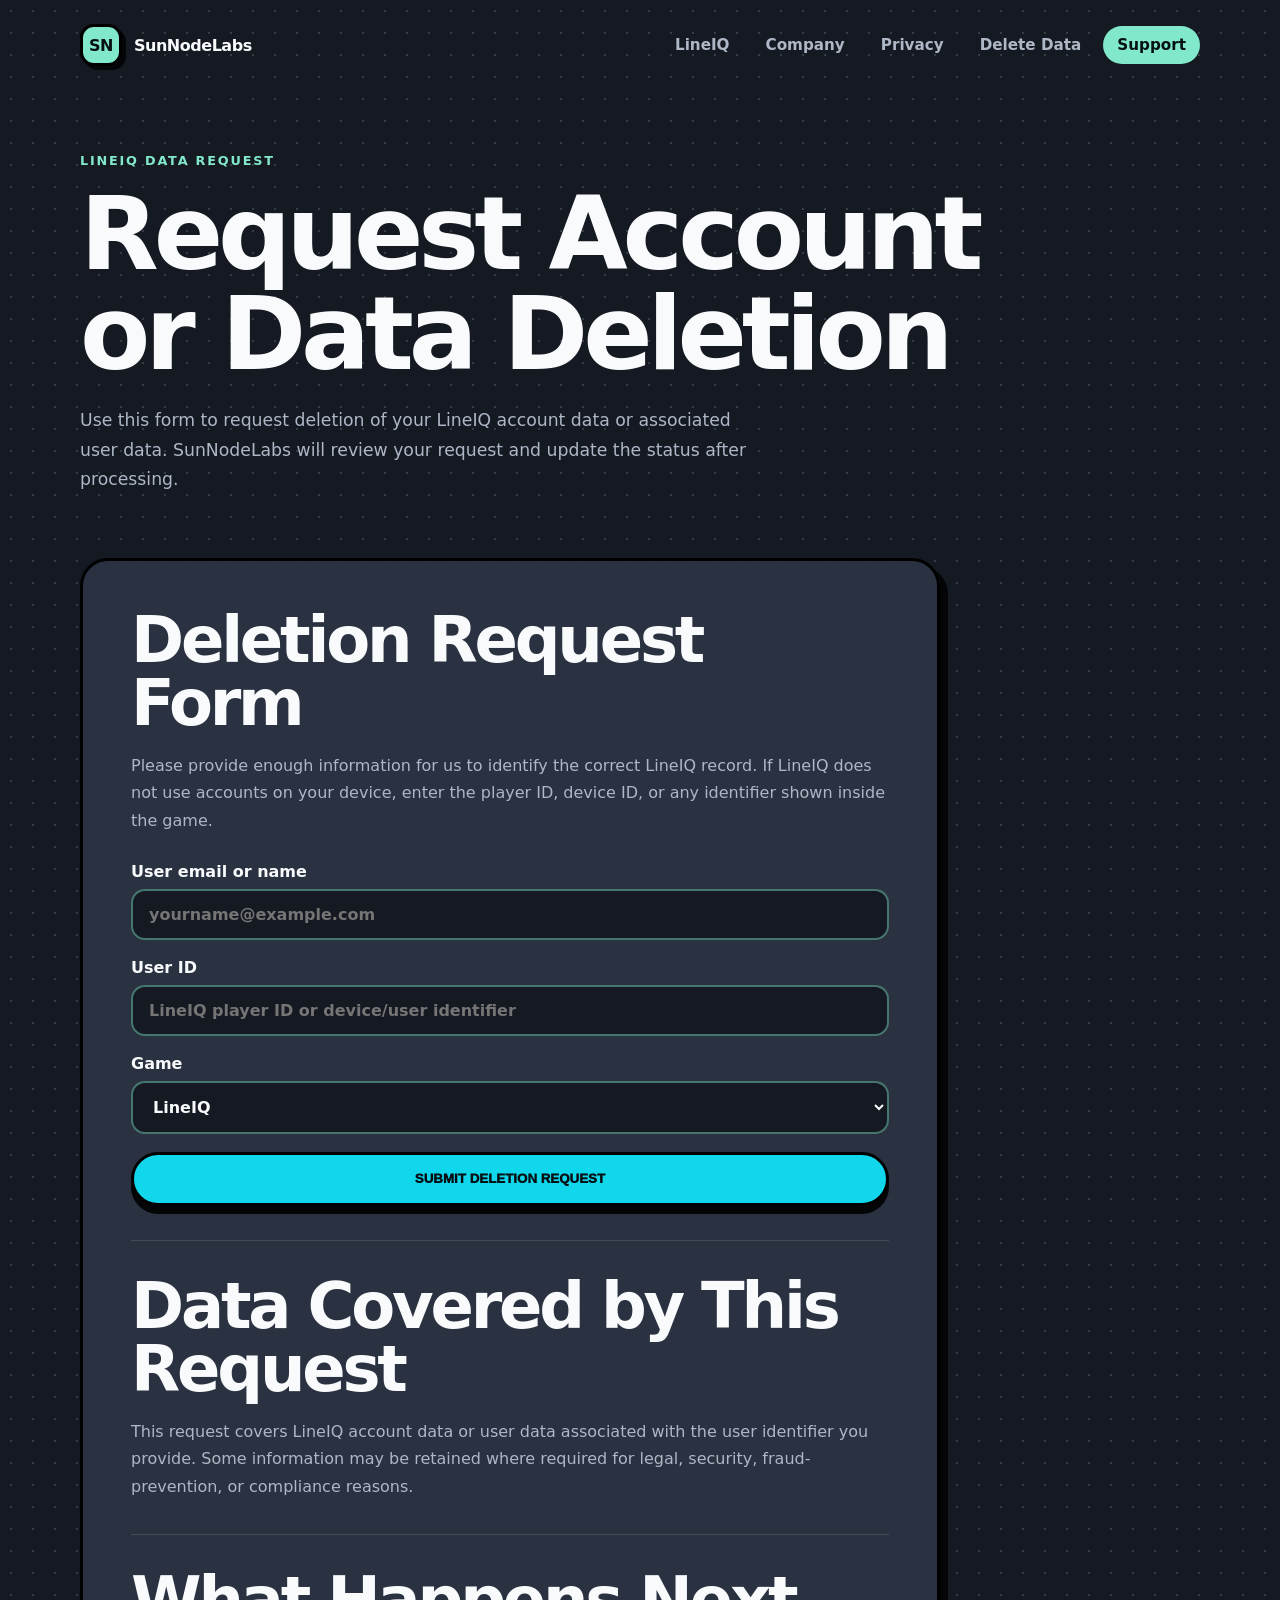
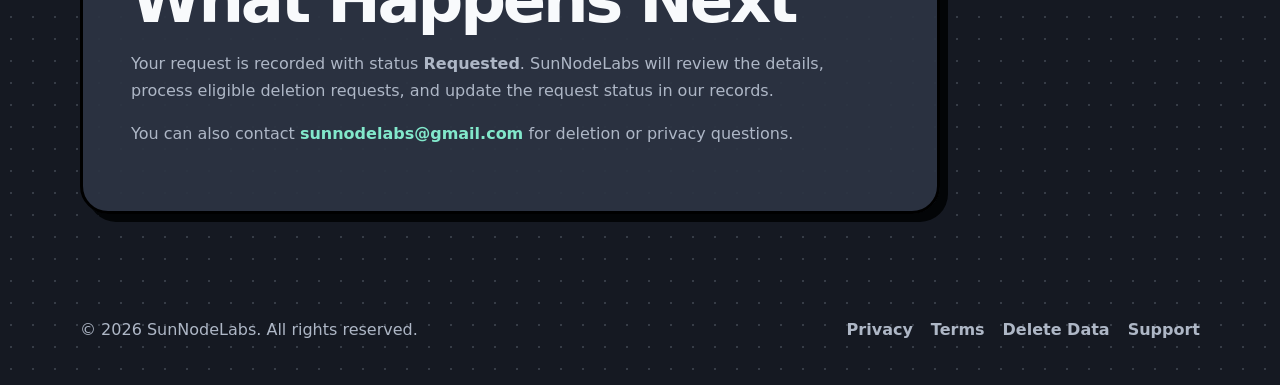
==== deletion.html @ dd6d26b0 "Add deletion request form Add a public LineIQ data deletion request page with Google Sheets integrat" ====
<!doctype html>
<html lang="en">
  <head>
    <meta charset="utf-8" />
    <meta name="viewport" content="width=device-width, initial-scale=1" />
    <title>Account Deletion | SunNodeLabs</title>
    <meta
      name="description"
      content="Request deletion of LineIQ account or user data from SunNodeLabs."
    />
    <link rel="stylesheet" href="styles.css" />
  </head>
  <body>
    <header class="site-header">
      <a class="brand" href="index.html" aria-label="SunNodeLabs home">
        <span class="brand-mark">SN</span>
        <span>SunNodeLabs</span>
      </a>
      <nav class="site-nav" aria-label="Primary navigation">
        <a href="index.html#lineiq">LineIQ</a>
        <a href="index.html#company">Company</a>
        <a href="privacy.html">Privacy</a>
        <a href="deletion.html">Delete Data</a>
        <a class="nav-pill" href="support.html">Support</a>
      </nav>
    </header>

    <main>
      <section class="page-hero">
        <p class="eyebrow">LineIQ data request</p>
        <h1>Request Account or Data Deletion</h1>
        <p class="hero-text">
          Use this form to request deletion of your LineIQ account data or
          associated user data. SunNodeLabs will review your request and update
          the status after processing.
        </p>
      </section>

      <article class="content-card form-card">
        <section>
          <h2>Deletion Request Form</h2>
          <p>
            Please provide enough information for us to identify the correct
            LineIQ record. If LineIQ does not use accounts on your device, enter
            the player ID, device ID, or any identifier shown inside the game.
          </p>

          <div class="form-notice" id="deletionConfigNotice" hidden>
            This form is not connected yet. Add your Google Apps Script Web App
            URL in <code>deletion.html</code> before publishing.
          </div>

          <form
            class="request-form"
            id="deletionRequestForm"
            method="post"
            target="deletionSubmitFrame"
            data-endpoint="https://script.google.com/macros/s/AKfycbygC0OVPG4SUshEipYj7Yr2r7nsmdSsyjsDkjlJURlS7iJWytF4JmWdfmoXpkg0sGDr/exec"
          >
            <label for="user">
              User email or name
              <input
                id="user"
                name="user"
                type="text"
                autocomplete="email"
                required
                placeholder="yourname@example.com"
              />
            </label>

            <label for="userId">
              User ID
              <input
                id="userId"
                name="userId"
                type="text"
                required
                placeholder="LineIQ player ID or device/user identifier"
              />
            </label>

            <label for="game">
              Game
              <select id="game" name="game" required>
                <option value="LineIQ">LineIQ</option>
              </select>
            </label>

            <input type="hidden" name="status" value="Requested" />
            <button class="button button-primary" type="submit">
              Submit Deletion Request
            </button>
          </form>

          <iframe
            class="hidden-frame"
            name="deletionSubmitFrame"
            title="Deletion request submission"
          ></iframe>

          <p class="form-message" id="deletionFormMessage" role="status"></p>
        </section>

        <section>
          <h2>Data Covered by This Request</h2>
          <p>
            This request covers LineIQ account data or user data associated with
            the user identifier you provide. Some information may be retained
            where required for legal, security, fraud-prevention, or compliance
            reasons.
          </p>
        </section>

        <section>
          <h2>What Happens Next</h2>
          <p>
            Your request is recorded with status <strong>Requested</strong>.
            SunNodeLabs will review the details, process eligible deletion
            requests, and update the request status in our records.
          </p>
          <p>
            You can also contact
            <a href="mailto:sunnodelabs@gmail.com">sunnodelabs@gmail.com</a>
            for deletion or privacy questions.
          </p>
        </section>
      </article>
    </main>

    <footer class="site-footer">
      <p>&copy; <span id="year"></span> SunNodeLabs. All rights reserved.</p>
      <div>
        <a href="privacy.html">Privacy</a>
        <a href="terms.html">Terms</a>
        <a href="deletion.html">Delete Data</a>
        <a href="support.html">Support</a>
      </div>
    </footer>

    <script src="script.js"></script>
  </body>
</html>
---- styles.css ----
:root {
  --bg: #151922;
  --bg-soft: #222837;
  --panel: #2c3343;
  --panel-dark: #151922;
  --text: #f8fafc;
  --muted: #aeb7c6;
  --cyan: #11d7ed;
  --mint: #82e8cb;
  --orange: #ff8968;
  --yellow: #ffcc14;
  --line: rgba(130, 232, 203, 0.35);
  --shadow: #030507;
  --radius: 28px;
  font-family: Inter, ui-sans-serif, system-ui, -apple-system, BlinkMacSystemFont,
    "Segoe UI", sans-serif;
}

* {
  box-sizing: border-box;
}

html {
  scroll-behavior: smooth;
}

body {
  margin: 0;
  min-height: 100vh;
  color: var(--text);
  background-color: var(--bg);
  background-image: radial-gradient(rgba(174, 183, 198, 0.22) 1px, transparent 1px);
  background-size: 22px 22px;
}

a {
  color: inherit;
  text-decoration: none;
}

.site-header,
.site-footer,
main {
  width: min(1120px, calc(100% - 32px));
  margin-inline: auto;
}

.site-header {
  display: flex;
  align-items: center;
  justify-content: space-between;
  gap: 24px;
  padding: 24px 0;
}

.brand,
.site-nav,
.site-footer,
.hero-actions {
  display: flex;
  align-items: center;
}

.brand {
  gap: 12px;
  font-weight: 900;
  letter-spacing: -0.03em;
}

.brand-mark {
  display: grid;
  width: 42px;
  height: 42px;
  place-items: center;
  color: #061014;
  background: var(--mint);
  border: 3px solid #000;
  border-radius: 14px;
  box-shadow: 4px 4px 0 var(--shadow);
}

.site-nav {
  gap: 8px;
  color: var(--muted);
  font-size: 0.95rem;
  font-weight: 800;
}

.site-nav a {
  padding: 10px 14px;
  border-radius: 999px;
}

.site-nav a:hover,
.site-nav a:focus-visible {
  color: var(--text);
  background: rgba(255, 255, 255, 0.07);
}

.nav-pill {
  color: #071014 !important;
  background: var(--mint);
}

.hero {
  display: grid;
  grid-template-columns: minmax(0, 1.05fr) minmax(320px, 0.75fr);
  gap: 42px;
  align-items: center;
  padding: 64px 0 56px;
}

.eyebrow {
  margin: 0 0 12px;
  color: var(--mint);
  font-size: 0.8rem;
  font-weight: 900;
  letter-spacing: 0.14em;
  text-transform: uppercase;
}

h1,
h2,
h3,
p {
  margin-top: 0;
}

h1,
h2,
h3 {
  letter-spacing: -0.05em;
  line-height: 0.98;
}

h1 {
  max-width: 780px;
  margin-bottom: 22px;
  font-size: clamp(3.1rem, 8vw, 6.7rem);
}

h2 {
  margin-bottom: 18px;
  font-size: clamp(2.2rem, 5vw, 4.4rem);
}

h3 {
  margin-bottom: 12px;
  font-size: 1.45rem;
}

p {
  color: var(--muted);
  line-height: 1.7;
}

.hero-text,
.section-heading p,
.cta p {
  max-width: 680px;
  font-size: 1.08rem;
}

.hero-actions {
  flex-wrap: wrap;
  gap: 14px;
  margin-top: 30px;
}

.button {
  display: inline-flex;
  align-items: center;
  justify-content: center;
  min-height: 54px;
  padding: 0 26px;
  border: 3px solid #000;
  border-radius: 999px;
  box-shadow: 0 8px 0 var(--shadow);
  font-weight: 950;
  text-transform: uppercase;
  transition: transform 160ms ease, box-shadow 160ms ease;
}

.button:hover,
.button:focus-visible {
  transform: translateY(3px);
  box-shadow: 0 5px 0 var(--shadow);
}

.button-primary {
  color: #061014;
  background: var(--cyan);
}

.button-secondary {
  color: var(--text);
  background: var(--panel);
}

.phone-card {
  justify-self: center;
  width: min(100%, 360px);
  padding: 18px;
  background: var(--panel);
  border: 4px solid #000;
  border-radius: 42px;
  box-shadow: 14px 14px 0 var(--shadow);
}

.phone-screen {
  min-height: 560px;
  padding: 34px 18px;
  background: var(--bg);
  background-image: radial-gradient(rgba(174, 183, 198, 0.2) 1px, transparent 1px);
  background-size: 18px 18px;
  border-radius: 28px;
}

.timer {
  width: 190px;
  margin: 0 auto 74px;
  padding: 15px 20px;
  color: #000;
  background: var(--yellow);
  border: 4px solid #000;
  border-radius: 18px;
  box-shadow: 0 8px 0 var(--shadow);
  font-size: 2.4rem;
  font-weight: 950;
  line-height: 1;
  text-align: center;
}

.grid-preview {
  position: relative;
  display: grid;
  grid-template-columns: repeat(5, 1fr);
  grid-template-rows: repeat(5, 1fr);
  aspect-ratio: 1;
  border: 5px solid var(--mint);
  border-radius: 24px;
  background:
    linear-gradient(var(--line) 2px, transparent 2px),
    linear-gradient(90deg, var(--line) 2px, transparent 2px);
  background-size: 20% 20%;
}

.dot,
.wall {
  position: absolute;
}

.dot {
  display: grid;
  width: 40px;
  height: 40px;
  place-items: center;
  color: #000;
  background: #fff;
  border: 4px solid #000;
  border-radius: 50%;
  box-shadow: 0 5px 0 var(--shadow);
  font-size: 1.05rem;
  font-weight: 950;
}

.dot-1 {
  top: 33%;
  right: 3%;
}

.dot-2 {
  right: 22%;
  bottom: 31%;
}

.dot-3 {
  right: 3%;
  bottom: 5%;
}

.dot-4 {
  bottom: 4%;
  left: 4%;
}

.dot-5 {
  left: 21%;
  top: 46%;
}

.wall {
  background: var(--mint);
  border-radius: 999px;
}

.wall-a {
  top: 20%;
  left: 18%;
  width: 20%;
  height: 5px;
}

.wall-b {
  top: 20%;
  left: 38%;
  width: 5px;
  height: 20%;
}

.wall-c {
  top: 40%;
  right: 18%;
  width: 5px;
  height: 20%;
}

.section {
  padding: 72px 0;
}

.section-heading {
  margin-bottom: 30px;
}

.feature-grid,
.showcase {
  display: grid;
  grid-template-columns: repeat(3, 1fr);
  gap: 18px;
}

.feature-card,
.mini-screen,
.cta,
.content-card {
  background: rgba(44, 51, 67, 0.92);
  border: 3px solid #000;
  border-radius: var(--radius);
  box-shadow: 8px 8px 0 var(--shadow);
}

.feature-card {
  padding: 28px;
}

.feature-card h3,
.content-card h2,
.content-card h3 {
  color: var(--text);
}

.showcase {
  padding: 10px 0 64px;
}

.mini-screen {
  min-height: 370px;
  padding: 28px;
}

.home-preview,
.result-preview {
  display: flex;
  flex-direction: column;
  align-items: center;
  justify-content: center;
  text-align: center;
}

.home-preview h3 {
  color: var(--mint);
  font-size: 4.4rem;
  text-shadow: 5px 5px 0 #000;
}

.line-decoration {
  width: 110px;
  height: 9px;
  margin: -6px 0 58px;
  background: var(--mint);
  border-radius: 999px;
  box-shadow: 78px -10px 0 -1px var(--mint), 78px -10px 0 7px #000;
}

.world-label {
  display: block;
  margin-bottom: 20px;
  padding: 14px;
  color: #fff;
  background: var(--orange);
  border: 4px solid #000;
  border-radius: 16px;
  box-shadow: 0 8px 0 var(--shadow);
  font-size: 1.5rem;
  font-weight: 950;
  text-align: center;
  text-transform: uppercase;
}

.level-grid {
  display: grid;
  grid-template-columns: repeat(3, 1fr);
  gap: 12px;
}

.level {
  display: grid;
  min-height: 76px;
  place-items: center;
  color: var(--muted);
  background: #202532;
  border-radius: 8px;
  font-size: 2rem;
  font-weight: 950;
}

.level.complete {
  color: #031113;
  background: var(--mint);
  border: 3px solid #000;
}

.level.active {
  color: #031113;
  background: var(--cyan);
  border: 3px solid #000;
}

.stars {
  color: var(--yellow);
  -webkit-text-stroke: 2px #000;
  font-size: 2.6rem;
  font-weight: 950;
}

.result-preview h3 {
  margin-top: 24px;
  text-transform: uppercase;
}

.score-box {
  width: min(100%, 220px);
  margin: 16px 0 28px;
  padding: 22px;
  border: 3px solid var(--cyan);
  border-radius: 18px;
  font-size: 2.2rem;
  font-weight: 950;
  text-shadow: 3px 3px 0 #000;
}

.split {
  display: grid;
  grid-template-columns: 0.8fr 1.2fr;
  gap: 42px;
}

.copy-stack p:last-child {
  margin-bottom: 0;
}

.cta {
  padding: clamp(28px, 6vw, 56px);
  margin: 20px 0 78px;
}

.site-footer {
  justify-content: space-between;
  gap: 24px;
  padding: 30px 0 42px;
}

.site-footer p {
  margin: 0;
}

.site-footer div {
  display: flex;
  gap: 18px;
  color: var(--muted);
  font-weight: 800;
}

.page-hero {
  padding: 60px 0 28px;
}

.page-hero h1 {
  max-width: 900px;
}

.content-card {
  padding: clamp(24px, 5vw, 48px);
  margin: 18px 0 72px;
}

.content-card p,
.content-card li {
  color: var(--muted);
  line-height: 1.7;
}

.content-card section + section {
  margin-top: 34px;
  padding-top: 34px;
  border-top: 1px solid rgba(255, 255, 255, 0.12);
}

.content-card a {
  color: var(--mint);
  font-weight: 800;
}

.form-card {
  max-width: 860px;
}

.request-form {
  display: grid;
  gap: 18px;
  margin-top: 28px;
}

.request-form label {
  display: grid;
  gap: 8px;
  color: var(--text);
  font-weight: 850;
}

.request-form input,
.request-form select,
.request-form textarea {
  width: 100%;
  color: var(--text);
  background: var(--panel-dark);
  border: 2px solid rgba(130, 232, 203, 0.45);
  border-radius: 14px;
  padding: 14px 16px;
  font: inherit;
  outline: none;
}

.request-form textarea {
  resize: vertical;
}

.request-form input:focus,
.request-form select:focus,
.request-form textarea:focus {
  border-color: var(--mint);
  box-shadow: 0 0 0 4px rgba(130, 232, 203, 0.14);
}

.form-notice,
.form-message {
  margin-top: 20px;
  padding: 14px 16px;
  border-radius: 14px;
  background: rgba(255, 204, 20, 0.12);
  border: 1px solid rgba(255, 204, 20, 0.45);
  color: var(--text);
}

.form-message {
  display: none;
}

.form-message.is-visible {
  display: block;
}

.hidden-frame {
  position: absolute;
  width: 1px;
  height: 1px;
  border: 0;
  opacity: 0;
  pointer-events: none;
}

@media (max-width: 860px) {
  .site-header,
  .site-nav,
  .site-footer {
    align-items: flex-start;
    flex-direction: column;
  }

  .site-nav {
    width: 100%;
  }

  .hero,
  .split,
  .feature-grid,
  .showcase {
    grid-template-columns: 1fr;
  }

  .hero {
    padding-top: 32px;
  }

  .phone-card {
    width: min(100%, 420px);
  }
}

@media (max-width: 520px) {
  .site-header,
  .site-footer,
  main {
    width: min(100% - 22px, 1120px);
  }

  .site-nav {
    display: grid;
    grid-template-columns: repeat(2, 1fr);
  }

  .site-nav a {
    text-align: center;
  }

  .button {
    width: 100%;
  }

  .phone-screen {
    min-height: 500px;
  }

  .timer {
    margin-bottom: 56px;
  }
}
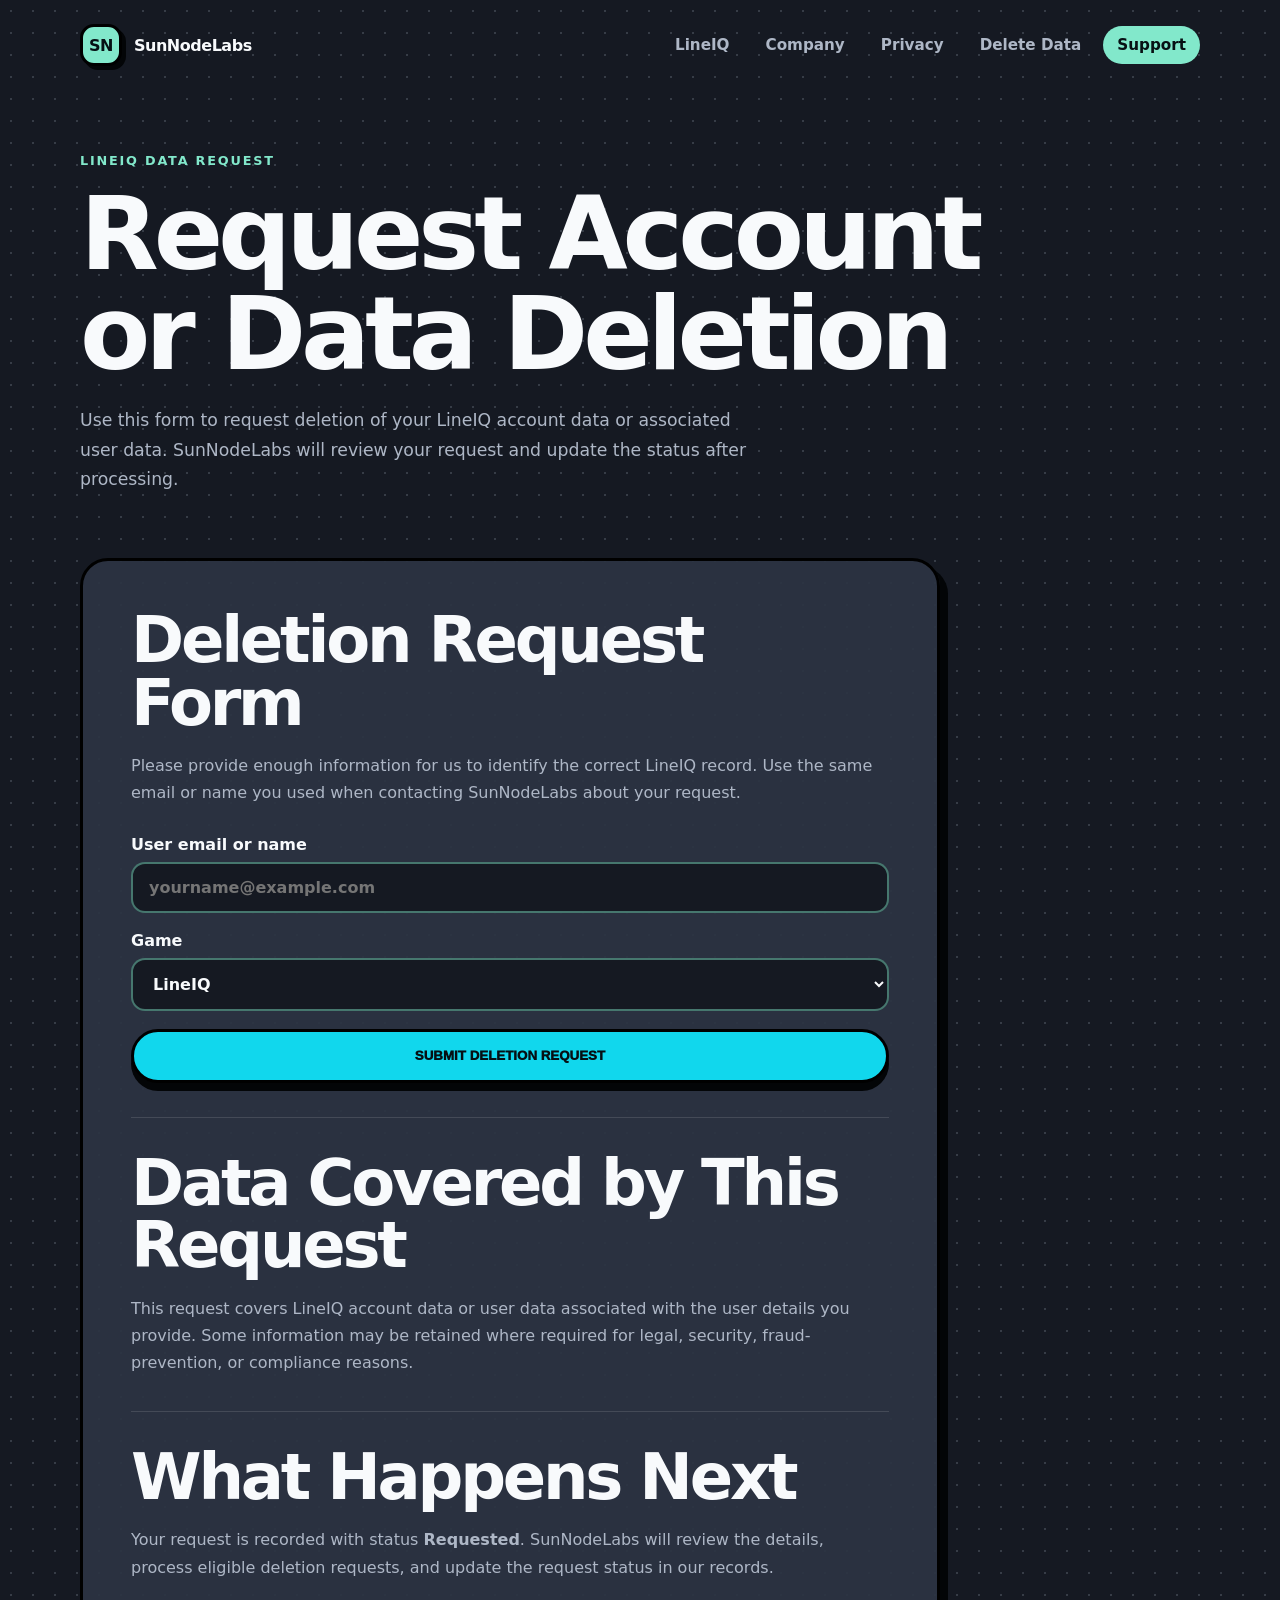
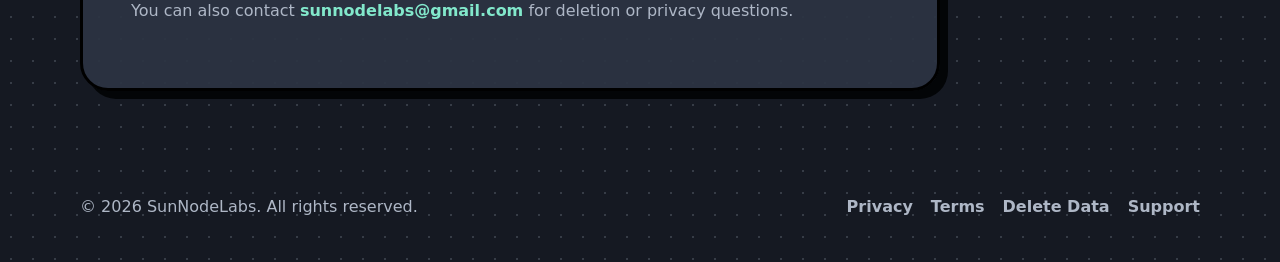
==== commit 69cc9aba: "Remove user ID from deletion form Generate deletion request IDs server-side so users only provide th" ====
--- a/deletion.html
+++ b/deletion.html
@@ -41,8 +41,8 @@
           <h2>Deletion Request Form</h2>
           <p>
             Please provide enough information for us to identify the correct
-            LineIQ record. If LineIQ does not use accounts on your device, enter
-            the player ID, device ID, or any identifier shown inside the game.
+            LineIQ record. Use the same email or name you used when contacting
+            SunNodeLabs about your request.
           </p>
 
           <div class="form-notice" id="deletionConfigNotice" hidden>
@@ -66,17 +66,6 @@
                 autocomplete="email"
                 required
                 placeholder="yourname@example.com"
-              />
-            </label>
-
-            <label for="userId">
-              User ID
-              <input
-                id="userId"
-                name="userId"
-                type="text"
-                required
-                placeholder="LineIQ player ID or device/user identifier"
               />
             </label>
 
@@ -106,7 +95,7 @@
           <h2>Data Covered by This Request</h2>
           <p>
             This request covers LineIQ account data or user data associated with
-            the user identifier you provide. Some information may be retained
+            the user details you provide. Some information may be retained
             where required for legal, security, fraud-prevention, or compliance
             reasons.
           </p>
